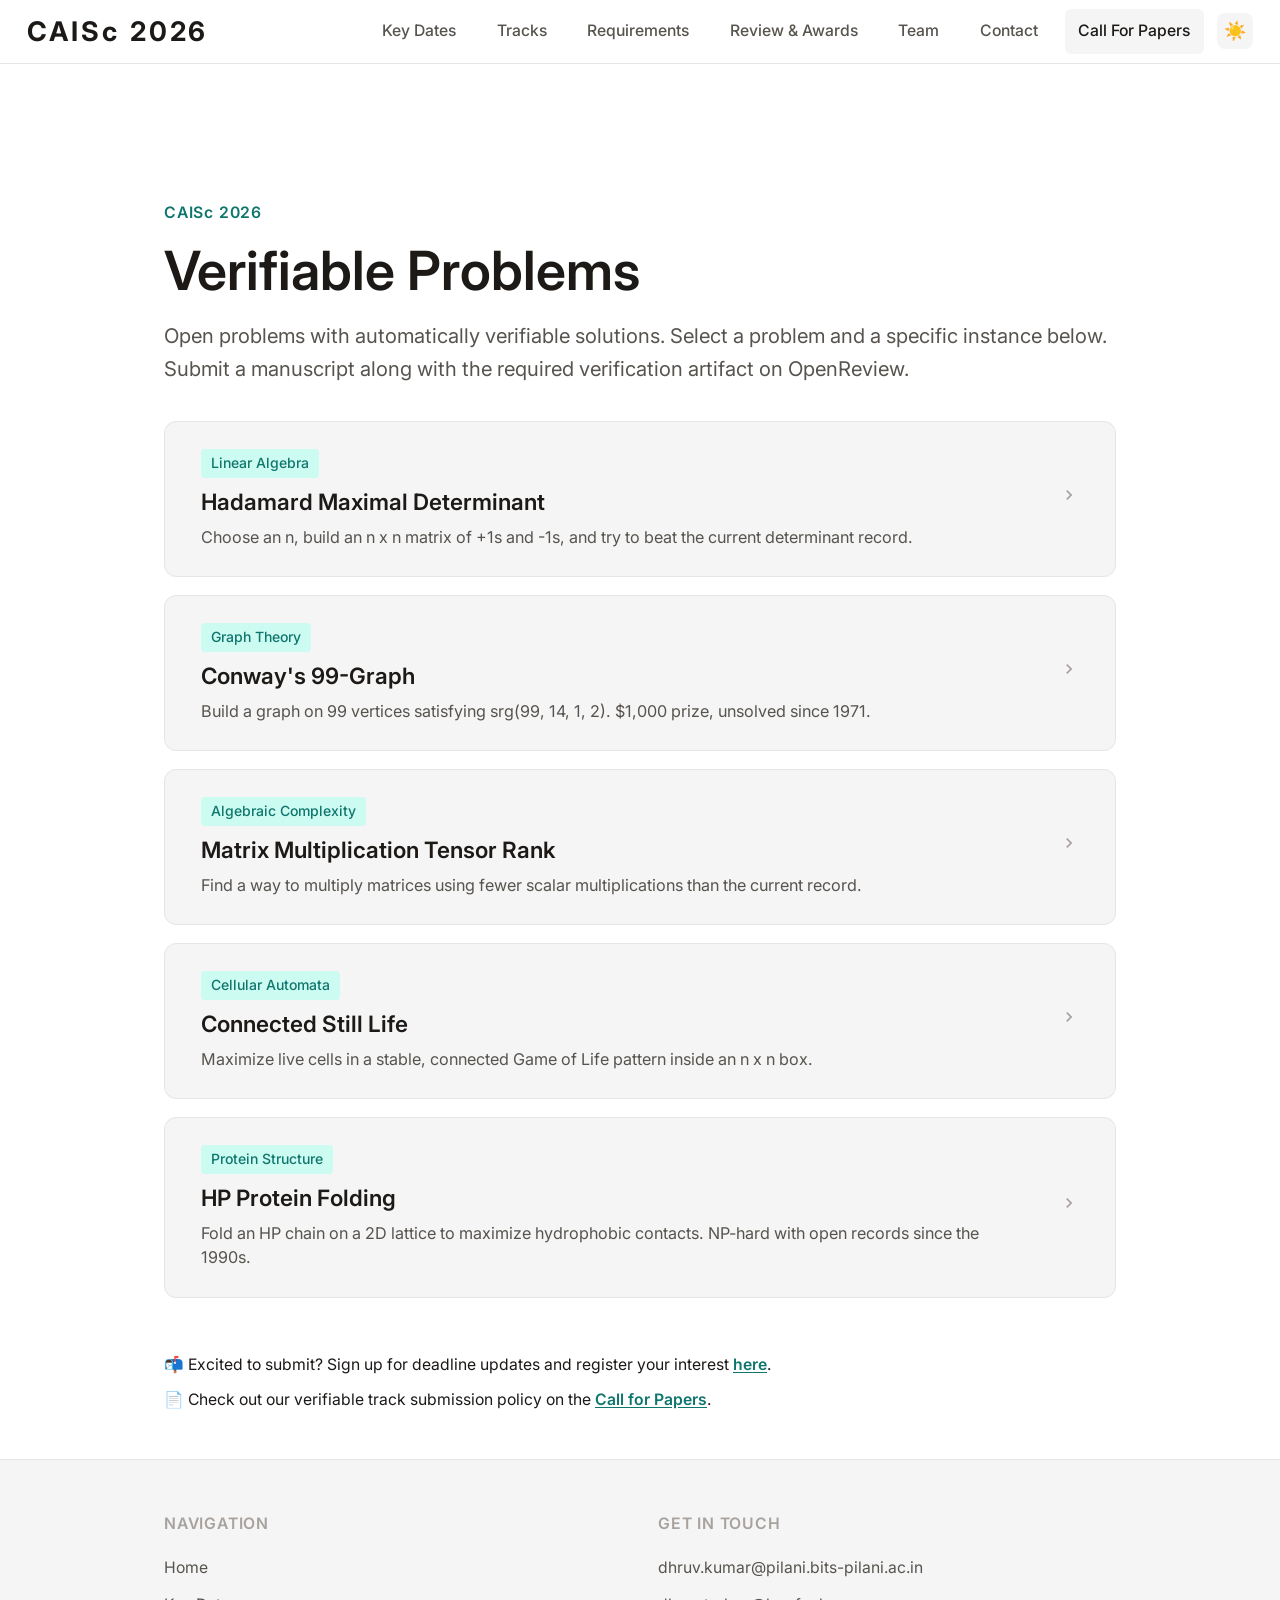
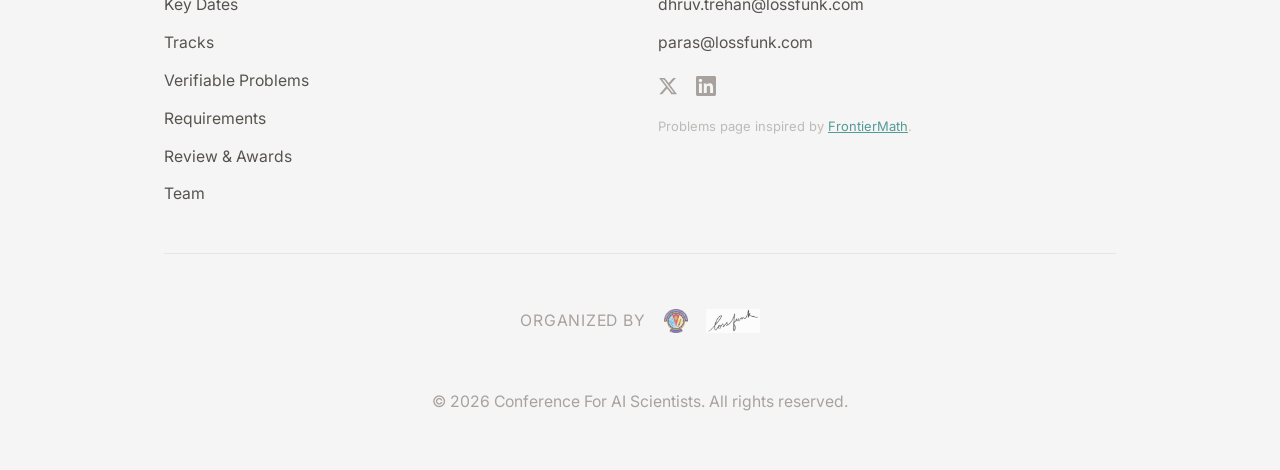
==== verifiable-problems/index.html @ 7915d29f "Adding verifiable problems to the website." ====
<!DOCTYPE html>
<html lang="en" data-theme="light">
<head>
    <meta charset="UTF-8">
    <meta name="viewport" content="width=device-width, initial-scale=1.0">
    <link rel="icon" href="../assets/logos/favicon.svg" type="image/svg+xml">
    <title>Verifiable Problems | CAISc 2026</title>
    <meta name="description" content="Open problems with automatically verifiable solutions for CAISc 2026.">

    <meta property="og:title" content="Verifiable Problems | CAISc 2026">
    <meta property="og:description" content="Open problems with automatically verifiable solutions for CAISc 2026.">
    <meta property="og:type" content="website">
    <meta property="og:image" content="https://caisc2026.github.io/assets/logos/ogimage_conf_website-2.png">

    <link rel="preconnect" href="https://fonts.googleapis.com">
    <link rel="preconnect" href="https://fonts.gstatic.com" crossorigin>
    <link href="https://fonts.googleapis.com/css2?family=Inter:wght@400;500;600;700&family=JetBrains+Mono:wght@400;500&display=swap" rel="stylesheet">

    <link rel="stylesheet" href="../styles.css">
    <link rel="stylesheet" href="problems.css">
</head>
<body>
    <!-- Site Header -->
    <header class="site-header">
        <div class="header-left">
            <a href="../index.html" class="header-logo"><span>CAISc</span><span>2026</span></a>
        </div>
        <div class="header-right">
            <a href="../cfp.html#dates" class="header-link">Key Dates</a>
            <a href="../cfp.html#tracks" class="header-link">Tracks</a>
            <a href="../cfp.html#requirements" class="header-link">Requirements</a>
            <a href="../cfp.html#review" class="header-link">Review & Awards</a>
            <a href="../cfp.html#committee" class="header-link">Team</a>
            <a href="../cfp.html#contact" class="header-link">Contact</a>
            <a href="../cfp.html" class="header-btn"><span>Call For Papers</span></a>
            <button class="nav-toggle" id="navToggle" aria-label="Toggle menu">
                <span></span><span></span><span></span>
            </button>
            <button id="theme-toggle" aria-label="Toggle dark mode">
                <span class="sun-icon">☀️</span>
                <span class="moon-icon">🌙</span>
            </button>
        </div>
    </header>

    <!-- Mobile Menu -->
    <nav class="mobile-menu" id="mobileMenu">
        <a href="../cfp.html#dates">Key Dates</a>
        <a href="../cfp.html#tracks">Tracks</a>
        <a href="../cfp.html#requirements">Requirements</a>
        <a href="../cfp.html#review">Review & Awards</a>
        <a href="../cfp.html#committee">Team</a>
        <a href="../cfp.html#contact">Contact</a>
        <a href="../index.html">Home</a>
    </nav>

    <main>
        <!-- Hero (always visible) -->
        <section class="problems-hero">
            <p class="eyebrow">CAISc 2026</p>
            <h1>Verifiable Problems</h1>
            <p class="problems-hero__subtitle">
                Open problems with automatically verifiable solutions. Select a problem and a specific instance below. Submit a manuscript along with the required verification artifact on OpenReview.
            </p>
        </section>

        <!-- Dynamic content, populated by problems.js -->
        <div id="main-content">
            <div class="loading-state">Loading…</div>
        </div>

        <section class="problems-cta">
            <p>📬 Excited to submit? Sign up for deadline updates and register your interest <a href="https://forms.gle/gH3KjmMkKw41xzfc6" target="_blank" rel="noopener"><strong>here</strong></a>.</p>
            <p>📄 Check out our verifiable track submission policy on the <a href="../cfp.html#tracks"><strong>Call for Papers</strong></a>.</p>
        </section>
    </main>

    <!-- Footer -->
    <footer class="footer">
        <div class="footer__inner">
            <div class="footer__columns">
                <div class="footer__col">
                    <h4>Navigation</h4>
                    <ul class="footer__links">
                        <li><a href="../index.html">Home</a></li>
                        <li><a href="../cfp.html#dates">Key Dates</a></li>
                        <li><a href="../cfp.html#tracks">Tracks</a></li>
                        <li><a href="../verifiable-problems/">Verifiable Problems</a></li>
                        <li><a href="../cfp.html#requirements">Requirements</a></li>
                        <li><a href="../cfp.html#review">Review & Awards</a></li>
                        <li><a href="../cfp.html#committee">Team</a></li>
                    </ul>
                </div>
                <div class="footer__col">
                    <h4>Get in Touch</h4>
                    <ul class="footer__emails">
                        <li><a href="mailto:dhruv.kumar@pilani.bits-pilani.ac.in">dhruv.kumar@pilani.bits-pilani.ac.in</a></li>
                        <li><a href="mailto:dhruv.trehan@lossfunk.com">dhruv.trehan@lossfunk.com</a></li>
                        <li><a href="mailto:paras@lossfunk.com">paras@lossfunk.com</a></li>
                    </ul>
                    <div class="footer__social">
                        <a href="https://twitter.com/lossfunk" target="_blank" rel="noopener" aria-label="Twitter">
                            <svg width="20" height="20" viewBox="0 0 24 24" fill="currentColor"><path d="M18.244 2.25h3.308l-7.227 8.26 8.502 11.24H16.17l-5.214-6.817L4.99 21.75H1.68l7.73-8.835L1.254 2.25H8.08l4.713 6.231zm-1.161 17.52h1.833L7.084 4.126H5.117z"/></svg>
                        </a>
                        <a href="https://linkedin.com/company/lossfunk" target="_blank" rel="noopener" aria-label="LinkedIn">
                            <svg width="20" height="20" viewBox="0 0 24 24" fill="currentColor"><path d="M20.447 20.452h-3.554v-5.569c0-1.328-.027-3.037-1.852-3.037-1.853 0-2.136 1.445-2.136 2.939v5.667H9.351V9h3.414v1.561h.046c.477-.9 1.637-1.85 3.37-1.85 3.601 0 4.267 2.37 4.267 5.455v6.286zM5.337 7.433c-1.144 0-2.063-.926-2.063-2.065 0-1.138.92-2.063 2.063-2.063 1.14 0 2.064.925 2.064 2.063 0 1.139-.925 2.065-2.064 2.065zm1.782 13.019H3.555V9h3.564v11.452zM22.225 0H1.771C.792 0 0 .774 0 1.729v20.542C0 23.227.792 24 1.771 24h20.451C23.2 24 24 23.227 24 22.271V1.729C24 .774 23.2 0 22.222 0h.003z"/></svg>
                        </a>
                    </div>
                    <p class="footer__credit">Problems page inspired by <a href="https://epoch.ai/frontiermath" target="_blank" rel="noopener">FrontierMath</a>.</p>
                </div>
            </div>
            <div class="footer__organized-by">
                <span>Organized by</span>
                <div class="footer__org-logos">
                    <a href="https://www.bits-pilani.ac.in/" target="_blank" rel="noopener">
                        <img src="../assets/logos/BITS_Pilani-Logo.svg.png" alt="BITS Pilani" class="footer__org-logo">
                    </a>
                    <a href="https://lossfunk.com/" target="_blank" rel="noopener">
                        <img src="../assets/logos/lossfunk-logo.jpg" alt="Lossfunk" class="footer__org-logo footer__org-logo--invert">
                    </a>
                </div>
            </div>
            <p class="footer__copyright">&copy; 2026 Conference For AI Scientists. All rights reserved.</p>
        </div>
    </footer>

    <script>
        // Dark mode + mobile menu (same pattern as rest of site)
        const themeToggle = document.getElementById('theme-toggle');
        const html = document.documentElement;
        const savedTheme = localStorage.getItem('theme');
        if (savedTheme) {
            html.setAttribute('data-theme', savedTheme);
        } else if (window.matchMedia('(prefers-color-scheme: dark)').matches) {
            html.setAttribute('data-theme', 'dark');
        }
        themeToggle.addEventListener('click', () => {
            const next = html.getAttribute('data-theme') === 'dark' ? 'light' : 'dark';
            html.setAttribute('data-theme', next);
            localStorage.setItem('theme', next);
        });

        const navToggle = document.getElementById('navToggle');
        const mobileMenu = document.getElementById('mobileMenu');
        navToggle.addEventListener('click', () => mobileMenu.classList.toggle('active'));
        mobileMenu.querySelectorAll('a').forEach(a =>
            a.addEventListener('click', () => mobileMenu.classList.remove('active'))
        );
    </script>
    <script src="problems.js"></script>
</body>
</html>
---- styles.css ----
/* ===== CSS Variables ===== */
:root {
    /* Typography - Inter for everything (standard academic) */
    --font-heading: 'Inter', -apple-system, BlinkMacSystemFont, 'Segoe UI', Roboto, sans-serif;
    --font-body: 'Inter', -apple-system, BlinkMacSystemFont, 'Segoe UI', Roboto, sans-serif;

    /* Font sizes */
    --text-sm: 0.875rem;
    --text-base: 1rem;
    --text-lg: 1.125rem;
    --text-xl: 1.25rem;
    --text-2xl: 1.5rem;
    --text-3xl: 2rem;
    --text-4xl: 2.5rem;

    /* Spacing */
    --space-1: 0.25rem;
    --space-2: 0.5rem;
    --space-3: 0.75rem;
    --space-4: 1rem;
    --space-5: 1.25rem;
    --space-6: 1.5rem;
    --space-8: 2rem;
    --space-10: 2.5rem;
    --space-12: 3rem;
    --space-16: 4rem;
    --space-20: 5rem;

    /* Layout */
    --content-width: 1000px;
    --content-padding: 24px;
    --nav-height: 64px;

    /* Light mode colors (default) */
    --bg-primary: #FFFFFF;
    --bg-secondary: #F5F5F5;
    --bg-tertiary: #E5E5E5;
    --text-primary: #1C1917;
    --text-secondary: #57534E;
    --text-tertiary: #A8A29E;
    --accent: #0F766E;
    --accent-hover: #14B8A6;
    --accent-light: #CCFBF1;
    --border: #E7E5E4;
    --shadow: rgba(0, 0, 0, 0.08);
}

/* Dark mode */
[data-theme="dark"] {
    --bg-primary: #000000;
    --bg-secondary: #111111;
    --bg-tertiary: #222222;
    --text-primary: #f5f5f5;
    --text-secondary: #a0a0a0;
    --text-tertiary: #666666;
    --accent: #14B8A6;
    --accent-hover: #2DD4BF;
    --accent-light: #134E4A;
    --border: #2a2a2a;
    --shadow: rgba(0, 0, 0, 0.3);
}

/* ===== Base Styles ===== */
*, *::before, *::after {
    box-sizing: border-box;
    margin: 0;
    padding: 0;
}

html {
    font-size: 18px;
    scroll-behavior: smooth;
    scroll-padding-top: var(--nav-height);
}

body {
    font-family: var(--font-body);
    font-size: var(--text-base);
    line-height: 1.7;
    color: var(--text-primary);
    background-color: var(--bg-primary);
    transition: background-color 0.3s ease, color 0.3s ease;
    -webkit-font-smoothing: antialiased;
    -moz-osx-font-smoothing: grayscale;
}

/* ===== Typography ===== */
h1, h2, h3, h4, h5, h6 {
    font-family: var(--font-heading);
    font-weight: 600;
    line-height: 1.3;
    color: var(--text-primary);
}

h1 {
    font-size: clamp(var(--text-3xl), 5vw, var(--text-4xl));
    margin-bottom: var(--space-4);
}

h2 {
    font-size: var(--text-2xl);
    margin-top: var(--space-8);
    margin-bottom: var(--space-4);
    padding-bottom: var(--space-3);
    border-bottom: 1px solid var(--border);
}

h3 {
    font-size: var(--text-xl);
    margin-top: var(--space-6);
    margin-bottom: var(--space-3);
}

p {
    margin: 0 0 var(--space-6);
    color: var(--text-primary);
}

a {
    color: var(--accent);
    text-decoration: none;
    transition: color 0.2s ease;
}

a:hover {
    color: var(--accent-hover);
}

strong {
    font-weight: 600;
}

ul, ol {
    margin: var(--space-4) 0 var(--space-6);
    padding-left: var(--space-8);
}

li {
    margin-bottom: var(--space-4);
    line-height: 1.6;
}

li:last-child {
    margin-bottom: 0;
}

img {
    max-width: 100%;
    height: auto;
    display: block;
}

/* ===== Layout ===== */
.container {
    width: 100%;
    max-width: var(--content-width);
    margin: 0 auto;
    padding: 0 var(--content-padding);
}

.section {
    padding: var(--space-16) 0;
}

.section--alt {
    background-color: var(--bg-secondary);
}

/* ===== Site Header / Navigation ===== */
.site-header {
    position: fixed;
    top: 0;
    left: 0;
    right: 0;
    height: var(--nav-height);
    display: flex;
    align-items: center;
    justify-content: space-between;
    padding: 0 var(--space-6);
    background-color: var(--bg-primary);
    border-bottom: 1px solid var(--border);
    z-index: 1000;
    transition: background-color 0.3s ease, border-color 0.3s ease;
}

.header-left {
    display: flex;
    align-items: center;
    gap: var(--space-4);
}

.header-logo-img {
    height: 32px;
    width: auto;
}

[data-theme="dark"] .header-logo-img--invert {
    filter: invert(1);
}

.header-logo {
    display: flex;
    gap: 0.4em;
    font-family: var(--font-heading);
    font-size: var(--text-2xl);
    font-weight: 700;
    color: var(--text-primary);
    text-decoration: none;
}

.header-logo span {
    letter-spacing: 0.1em;
}

.header-logo:hover {
    color: var(--text-primary);
}

.header-right {
    display: flex;
    align-items: center;
    gap: var(--space-3);
}

.header-link {
    font-size: var(--text-sm);
    font-weight: 500;
    color: var(--text-secondary);
    text-decoration: none;
    padding: var(--space-2) var(--space-3);
    transition: color 0.2s ease;
}

.header-link:hover {
    color: var(--text-primary);
    text-decoration: none;
}

.header-btn {
    display: inline-flex;
    align-items: center;
    gap: var(--space-2);
    font-size: var(--text-sm);
    font-weight: 500;
    color: var(--text-primary);
    text-decoration: none;
    padding: var(--space-2) var(--space-3);
    border-radius: 6px;
    background-color: var(--bg-secondary);
    transition: all 0.2s ease;
}

.header-btn:hover {
    color: var(--text-primary);
    background-color: var(--bg-tertiary);
    text-decoration: none;
}

/* Mobile menu toggle */
.nav-toggle {
    display: none;
    flex-direction: column;
    justify-content: center;
    gap: 5px;
    width: 36px;
    height: 36px;
    background: none;
    border: none;
    cursor: pointer;
    padding: 6px;
}

.nav-toggle span {
    display: block;
    width: 100%;
    height: 2px;
    background-color: var(--text-primary);
    transition: all 0.3s ease;
}

/* Mobile menu - hidden by default on desktop */
.mobile-menu {
    display: none;
}

/* ===== Dark Mode Toggle ===== */
#theme-toggle {
    width: 36px;
    height: 36px;
    border: none;
    border-radius: 8px;
    background-color: var(--bg-secondary);
    cursor: pointer;
    display: flex;
    align-items: center;
    justify-content: center;
    transition: background-color 0.2s ease;
    font-size: 18px;
}

#theme-toggle:hover {
    background-color: var(--bg-tertiary);
}

[data-theme="light"] .moon-icon,
[data-theme="dark"] .sun-icon {
    display: none;
}

[data-theme="light"] .sun-icon,
[data-theme="dark"] .moon-icon {
    display: inline;
}

/* ===== Main Content ===== */
main {
    padding-top: var(--nav-height);
}

/* ===== Hero Section ===== */
.hero {
    display: flex;
    align-items: center;
    justify-content: center;
    text-align: center;
    padding: var(--space-20) var(--content-padding) var(--space-8);
    background-color: var(--bg-primary);
}

.hero__content {
    max-width: 800px;
}

.eyebrow {
    font-family: var(--font-body);
    font-size: var(--text-sm);
    font-weight: 600;
    letter-spacing: 0.05em;
    text-transform: uppercase;
    color: var(--accent);
    margin-bottom: var(--space-4);
}

.hero__title {
    margin-bottom: var(--space-4);
}

.hero__title--easter-egg .egg {
    transition: color 0.3s ease;
}

.hero__title--easter-egg:hover .egg {
    color: var(--accent);
}

.hero__subtitle {
    font-size: var(--text-lg);
    color: var(--text-secondary);
    margin-bottom: var(--space-8);
    line-height: 1.6;
}

.hero__cta {
    display: flex;
    flex-wrap: wrap;
    gap: var(--space-3);
    justify-content: center;
}

.hero__signup {
    width: 100%;
    margin-top: var(--space-2);
    font-size: var(--text-sm);
    color: var(--text-secondary);
    text-align: center;
}

.hero__signup a {
    color: var(--accent);
    text-decoration: underline;
    text-underline-offset: 2px;
}

.hero__signup a:hover {
    color: var(--accent-hover);
}

/* ===== Supported By ===== */
.supported-by {
    margin-top: var(--space-8);
    text-align: center;
    max-width: var(--content-width);
    margin-left: auto;
    margin-right: auto;
}

.supported-by__label {
    font-size: var(--text-sm);
    font-weight: 500;
    text-transform: uppercase;
    letter-spacing: 0.1em;
    color: var(--text-tertiary);
    margin-bottom: var(--space-6);
}

.supported-by__logos {
    display: flex;
    align-items: center;
    justify-content: center;
    gap: var(--space-12);
    flex-wrap: nowrap;
}

.supported-by__logos .logo--circular {
    height: clamp(52px, 8vw, 90px);
}

.supported-by__logos img {
    height: clamp(40px, 6vw, 72px);
    max-width: clamp(130px, 18vw, 240px);
    width: auto;
    object-fit: contain;
}

[data-theme="dark"] .supported-by__logos .logo--invert {
    filter: invert(1);
}

[data-theme="dark"] .supported-by__logos .logo--white {
    filter: brightness(0) invert(1);
}

/* ===== Buttons ===== */
.btn {
    display: inline-flex;
    align-items: center;
    justify-content: center;
    gap: var(--space-2);
    padding: var(--space-3) var(--space-6);
    font-family: var(--font-body);
    font-size: var(--text-sm);
    font-weight: 600;
    text-decoration: none;
    border-radius: 50px;
    border: 2px solid transparent;
    cursor: pointer;
    transition: all 0.2s ease;
    box-shadow: 0 2px 8px var(--shadow);
}

.btn:hover {
    transform: translateY(-2px);
    box-shadow: 0 4px 12px var(--shadow);
}

.btn--pill {
    padding: var(--space-1) var(--space-4);
    font-size: 0.8rem;
    background-color: var(--accent);
    color: #ffffff;
    border-color: var(--accent);
    box-shadow: none;
}

.btn--pill:hover {
    background-color: var(--accent-hover);
    border-color: var(--accent-hover);
    color: #ffffff;
    box-shadow: none;
}

.btn--primary {
    background-color: var(--text-primary);
    color: var(--bg-primary);
    border-color: var(--text-primary);
}

.btn--primary:hover {
    color: var(--bg-primary);
}

.btn--secondary {
    background-color: transparent;
    color: var(--text-primary);
    border-color: var(--border);
    box-shadow: none;
}

.btn--secondary:hover {
    background-color: var(--bg-secondary);
    box-shadow: none;
}

.btn--disabled {
    background-color: var(--bg-secondary);
    color: var(--text-tertiary);
    border-color: var(--border);
    box-shadow: none;
    cursor: not-allowed;
    opacity: 0.7;
}

.btn--disabled:hover {
    transform: none;
    box-shadow: none;
}

/* ===== Content Sections ===== */
.content-section {
    max-width: var(--content-width);
    margin: 0 auto;
    padding: var(--space-8) var(--content-padding);
}

.content-section h2:first-child {
    margin-top: 0;
}

/* ===== Highlight Box (like TL;DR) ===== */
.highlight-box {
    background-color: var(--bg-secondary);
    border-radius: 12px;
    padding: var(--space-6) var(--space-8);
    margin: var(--space-8) 0;
    border-left: 4px solid var(--accent);
}

.highlight-box h3 {
    margin-top: 0;
    font-size: var(--text-xl);
}

.highlight-box p:last-child {
    margin-bottom: 0;
}

/* ===== Cards Grid ===== */
.cards-grid {
    display: grid;
    grid-template-columns: repeat(auto-fit, minmax(280px, 1fr));
    gap: var(--space-6);
    margin: var(--space-8) 0;
}

.card {
    background-color: var(--bg-secondary);
    border-radius: 12px;
    padding: var(--space-6);
    transition: transform 0.2s ease, box-shadow 0.2s ease;
}

.card:hover {
    transform: translateY(-4px);
    box-shadow: 0 8px 24px var(--shadow);
}

.card h3 {
    margin-top: 0;
    margin-bottom: var(--space-3);
    font-size: var(--text-lg);
}

.card p {
    margin-bottom: 0;
    color: var(--text-secondary);
    font-size: var(--text-sm);
}

/* ===== Timeline ===== */
.timeline {
    margin: var(--space-8) 0;
}

.timeline-row {
    display: grid;
    grid-template-columns: repeat(2, 1fr);
    gap: var(--space-8);
    padding: var(--space-3) 0;
    border-bottom: 1px solid var(--border);
}

.timeline-row:last-child {
    border-bottom: none;
}

.timeline-item {
    display: flex;
    gap: var(--space-4);
}

.timeline-date {
    flex-shrink: 0;
    width: 100px;
    display: flex;
    flex-direction: column;
    color: var(--accent);
}

.timeline-date__day {
    font-weight: 600;
    font-size: var(--text-lg);
    line-height: 1.2;
}

.timeline-date__year {
    font-size: var(--text-sm);
    opacity: 0.8;
}

.timeline-content {
    flex: 1;
}

.timeline-content h4 {
    margin: 0 0 var(--space-1);
    font-family: var(--font-body);
    font-weight: 600;
    font-size: var(--text-base);
}

.timeline-content p {
    margin: 0;
    color: var(--text-secondary);
    font-size: var(--text-sm);
}

/* ===== Team Grid ===== */
.team-grid {
    display: grid;
    grid-template-columns: repeat(auto-fill, minmax(200px, 1fr));
    gap: var(--space-6);
    margin: var(--space-6) 0;
}

.team-member {
    text-align: center;
    padding: var(--space-4);
}

.team-member__image {
    width: 80px;
    height: 80px;
    border-radius: 50%;
    background-color: var(--bg-tertiary);
    margin: 0 auto var(--space-3);
    overflow: hidden;
    display: flex;
    align-items: center;
    justify-content: center;
}

.team-member__image img {
    width: 100%;
    height: 100%;
    object-fit: cover;
}

.team-member__image-placeholder {
    color: var(--text-tertiary);
    font-size: var(--text-2xl);
}

.team-member h4 {
    margin: 0 0 var(--space-1);
    font-family: var(--font-body);
    font-weight: 600;
    font-size: var(--text-base);
}

.team-member__role {
    margin: 0 0 var(--space-1);
    color: var(--text-secondary);
    font-size: var(--text-sm);
    font-style: italic;
}

.team-member__institution {
    margin: 0 0 var(--space-2);
    color: var(--text-secondary);
    font-size: var(--text-sm);
}

.team-member__social {
    display: flex;
    justify-content: center;
    gap: var(--space-3);
}

.team-member__social a {
    color: var(--text-tertiary);
    transition: color 0.2s ease;
}

.team-member__social a:hover {
    color: var(--accent);
}

.team-member__social svg {
    width: 18px;
    height: 18px;
}

/* Compact team list */
.team-list {
    display: grid;
    grid-template-columns: repeat(4, 1fr);
    gap: var(--space-4);
    margin: var(--space-6) 0 var(--space-4);
}

.team-list__item {
    display: flex;
    flex-direction: column;
    gap: 2px;
}

.team-list__name {
    font-family: var(--font-body);
    font-weight: 600;
    font-size: var(--text-base);
    color: var(--text-primary);
}

.team-list__role {
    font-size: var(--text-sm);
    color: var(--text-secondary);
    font-style: italic;
}

.team-list__institution {
    font-size: var(--text-sm);
    color: var(--text-secondary);
}

.team-list__social {
    display: flex;
    gap: var(--space-2);
    margin-top: var(--space-1);
}

.team-list__social a {
    color: var(--text-tertiary);
    transition: color 0.2s ease;
}

.team-list__social a:hover {
    color: var(--accent);
}

.team-list__social svg {
    width: 16px;
    height: 16px;
}

@media (max-width: 1024px) {
    .team-list {
        grid-template-columns: repeat(2, 1fr);
    }
}

@media (max-width: 480px) {
    .team-list {
        grid-template-columns: 1fr;
    }
}

/* ===== Footer ===== */
.footer {
    background-color: var(--bg-secondary);
    color: var(--text-primary);
    padding: var(--space-12) 0 var(--space-6);
    border-top: 1px solid var(--border);
}

.footer__inner {
    max-width: var(--content-width);
    margin: 0 auto;
    padding: 0 var(--content-padding);
}

.footer__columns {
    display: grid;
    grid-template-columns: 1fr 1fr;
    gap: var(--space-8);
    padding-bottom: var(--space-8);
    margin-bottom: var(--space-6);
    border-bottom: 1px solid var(--border);
}

.footer__col h4 {
    font-size: var(--text-sm);
    font-weight: 600;
    text-transform: uppercase;
    letter-spacing: 0.05em;
    color: var(--text-tertiary);
    margin: 0 0 var(--space-4);
}

.footer__links,
.footer__emails {
    list-style: none;
    padding: 0;
    margin: 0;
}

.footer__links li,
.footer__emails li {
    margin-bottom: var(--space-2);
}

.footer__links a,
.footer__emails a {
    color: var(--text-secondary);
    font-size: var(--text-sm);
    transition: color 0.2s ease;
}

.footer__links a:hover,
.footer__emails a:hover {
    color: var(--text-primary);
}

.footer__social {
    display: flex;
    gap: var(--space-4);
    margin-top: var(--space-4);
}

.footer__social a {
    color: var(--text-tertiary);
    transition: color 0.2s ease;
}

.footer__social a:hover {
    color: var(--accent-hover);
}

.footer__social svg {
    width: 20px;
    height: 20px;
}

.footer__organized-by {
    display: flex;
    align-items: center;
    justify-content: center;
    gap: var(--space-4);
    padding: var(--space-6) 0;
}

.footer__organized-by span {
    font-size: var(--text-sm);
    color: var(--text-tertiary);
    text-transform: uppercase;
    letter-spacing: 0.05em;
}

.footer__org-logos {
    display: flex;
    align-items: center;
    gap: var(--space-4);
}

.footer__org-logo {
    height: 24px;
    width: auto;
    opacity: 0.7;
}

[data-theme="dark"] .footer__org-logo--invert {
    filter: invert(1);
}

.footer__copyright {
    text-align: center;
    padding-top: var(--space-6);
    color: var(--text-tertiary);
    font-size: var(--text-sm);
}

.footer__credit {
    text-align: left;
    color: var(--text-tertiary);
    font-size: 0.72rem;
    margin-top: var(--space-2);
    opacity: 0.7;
}

.footer__credit a {
    color: var(--accent);
    text-decoration: underline;
}

/* ===== Responsive ===== */
@media (max-width: 1024px) {
    html {
        font-size: 17px;
    }

    .site-header {
        padding: 0 var(--space-4);
    }

    .header-right {
        gap: var(--space-2);
    }

    .header-btn {
        padding: var(--space-2);
        font-size: 0;
        gap: 0;
    }

    .header-btn span {
        display: none;
    }

    .nav-toggle {
        display: flex;
    }

    .header-link {
        display: none;
    }

    .header-right .header-btn {
        display: none;
    }

    .header-right #theme-toggle {
        display: flex;
    }

    /* Mobile menu */
    .mobile-menu {
        display: block;
        position: fixed;
        top: var(--nav-height);
        left: 0;
        right: 0;
        background-color: var(--bg-primary);
        border-bottom: 1px solid var(--border);
        padding: var(--space-4);
        transform: translateY(-100%);
        opacity: 0;
        visibility: hidden;
        transition: all 0.3s ease;
        z-index: 999;
    }

    .mobile-menu.active {
        transform: translateY(0);
        opacity: 1;
        visibility: visible;
    }

    .mobile-menu a {
        display: block;
        padding: var(--space-3) 0;
        color: var(--text-primary);
        font-weight: 500;
        border-bottom: 1px solid var(--border);
    }

    .mobile-menu a:last-child {
        border-bottom: none;
    }

    .hero {
        padding: var(--space-12) var(--content-padding);
    }

    .content-section {
        padding: var(--space-12) var(--content-padding);
    }

    .timeline-row {
        grid-template-columns: 1fr;
    }

    .timeline-item {
        flex-direction: column;
        gap: var(--space-2);
    }

    .timeline-date {
        width: auto;
    }

    .footer__columns {
        grid-template-columns: 1fr;
        gap: var(--space-6);
    }
}

@media (max-width: 480px) {
    html {
        font-size: 16px;
    }

    .hero__cta {
        flex-direction: column;
    }

    .btn {
        width: 100%;
    }

    .supported-by__logos {
        display: flex;
        flex-wrap: wrap;
        justify-content: center;
        align-items: center;
        gap: var(--space-4) var(--space-6);
    }

    .supported-by__logos img {
        height: 32px;
        max-width: 110px;
    }

    .supported-by__logos .logo--circular {
        height: 44px;
        max-width: none;
    }
}

/* ===== Print Styles ===== */
@media print {
    .site-header,
    #theme-toggle,
    .nav-toggle {
        display: none;
    }

    main {
        padding-top: 0;
    }

    body {
        background: white;
        color: black;
    }
}
---- verifiable-problems/problems.css ----
/* ================================================================
   problems.css - Verifiable Problems section styles
   Loaded alongside the site's global styles.css
   ================================================================ */

/* ===== Hero ===== */
.problems-hero {
    padding: calc(var(--nav-height) + var(--space-16)) var(--content-padding) var(--space-8);
    max-width: var(--content-width);
    margin: 0 auto;
}

.problems-hero .eyebrow {
    text-align: left;
    margin-bottom: var(--space-3);
    text-transform: none;
}

.problems-cta {
    max-width: var(--content-width);
    margin: 0 auto;
    padding: var(--space-4) var(--content-padding) var(--space-8);
    font-size: var(--text-sm);
    color: var(--text-secondary);
}

.problems-cta p {
    margin-bottom: var(--space-2);
}

.problems-cta a {
    color: var(--accent);
    text-decoration: underline;
    text-underline-offset: 2px;
}

.problems-cta a:hover {
    color: var(--accent-hover);
}

.problems-hero h1 {
    font-size: clamp(2rem, 5vw, 3rem);
    margin-bottom: var(--space-4);
    line-height: 1.15;
}

.problems-hero__subtitle {
    font-size: var(--text-lg);
    color: var(--text-secondary);
    margin-bottom: 0;
    line-height: 1.6;
}

.badge-row {
    display: flex;
    gap: var(--space-3);
    flex-wrap: wrap;
}

.badge {
    display: inline-flex;
    align-items: center;
    gap: var(--space-2);
    padding: 5px 12px;
    border-radius: 20px;
    font-size: var(--text-sm);
    font-weight: 500;
    border: 1px solid var(--border);
    color: var(--text-secondary);
    background-color: var(--bg-secondary);
}

.badge svg {
    width: 13px;
    height: 13px;
    opacity: 0.7;
    flex-shrink: 0;
}

/* ===== State views ===== */
.loading-state {
    text-align: center;
    padding: var(--space-16);
    color: var(--text-tertiary);
    font-size: var(--text-sm);
}

.error-state {
    max-width: var(--content-width);
    margin: 0 auto;
    padding: var(--space-6) var(--content-padding);
    background-color: var(--bg-secondary);
    border-left: 4px solid #dc2626;
    border-radius: 0 8px 8px 0;
    color: var(--text-secondary);
    font-size: 0.9rem;
}

/* ===== Problem index (card list) ===== */
.problems-index {
    max-width: var(--content-width);
    margin: 0 auto;
    padding: 0 var(--content-padding) var(--space-4);
}

.problem-card-link {
    display: block;
    text-decoration: none;
    color: inherit;
    margin-bottom: var(--space-4);
}

.problem-card {
    background-color: var(--bg-secondary);
    border: 1px solid var(--border);
    border-radius: 12px;
    padding: var(--space-6) var(--space-8);
    display: flex;
    align-items: center;
    justify-content: space-between;
    gap: var(--space-6);
    transition: transform 0.2s ease, box-shadow 0.2s ease;
}

.problem-card-link:hover .problem-card {
    transform: translateY(-2px);
    box-shadow: 0 6px 20px var(--shadow);
}

.problem-card__left h3 {
    margin: 0 0 var(--space-2);
    font-size: var(--text-xl);
}

.problem-card__left p {
    margin: var(--space-2) 0 0;
    font-size: 0.9rem;
    color: var(--text-secondary);
    line-height: 1.5;
}

.problem-card__meta {
    display: flex;
    gap: var(--space-2);
    flex-wrap: wrap;
    align-items: center;
    margin-bottom: var(--space-2);
}

.problem-card__right {
    flex-shrink: 0;
    color: var(--text-tertiary);
}

.problem-card__right svg {
    width: 20px;
    height: 20px;
}

/* ===== Tags ===== */
.tag {
    display: inline-flex;
    align-items: center;
    padding: 3px 10px;
    border-radius: 4px;
    font-size: 0.78rem;
    font-weight: 500;
    line-height: 1.6;
}

.tag--domain {
    background-color: var(--accent-light);
    color: var(--accent);
}

.tag--open {
    background-color: var(--accent-light);
    color: var(--accent);
}

[data-theme="dark"] .tag--open {
    color: var(--accent-hover);
}

.tag--star {
    background-color: var(--accent);
    color: #fff;
    font-size: 0.72rem;
    padding: 2px 7px;
}

[data-theme="dark"] .tag--star {
    color: #000;
}

/* ===== Problem detail view ===== */
.problem-detail {
    max-width: var(--content-width);
    margin: 0 auto;
    padding: calc(var(--nav-height) + var(--space-8)) var(--content-padding) var(--space-4);
}

.back-link {
    display: inline-flex;
    align-items: center;
    gap: var(--space-2);
    font-size: var(--text-sm);
    color: var(--text-secondary);
    text-decoration: none;
    margin-bottom: var(--space-8);
    transition: color 0.2s;
}

.back-link:hover {
    color: var(--text-primary);
}

.back-link svg {
    width: 16px;
    height: 16px;
}

.problem-header {
    margin-bottom: var(--space-2);
}

.problem-header h2 {
    border-bottom: none;
    padding-bottom: 0;
    margin-top: 0;
    margin-bottom: 0;
    font-size: var(--text-3xl);
    line-height: 1.2;
}

/* ===== Attribution block ===== */
.attribution-block {
    margin-bottom: var(--space-4);
    padding: var(--space-2) 0;
}

.attribution-row {
    display: flex;
    flex-direction: column;
    align-items: flex-start;
    gap: var(--space-3);
    padding: var(--space-2) 0;
}

.attribution-people {
    display: flex;
    gap: var(--space-4);
    flex-wrap: wrap;
}

.attribution-card {
    display: flex;
    align-items: center;
    gap: var(--space-3);
}

.attribution-card__photo {
    width: 44px;
    height: 44px;
    border-radius: 50%;
    object-fit: cover;
    border: 1px solid var(--border);
}

.attribution-card__info {
    display: flex;
    flex-direction: column;
}

.attribution-card__name {
    font-size: var(--text-base);
    font-weight: 600;
    color: var(--text-primary);
}

.attribution-card__institution {
    font-size: 0.75rem;
    color: var(--text-secondary);
    display: inline;
}

.attribution-card__social {
    display: inline-flex;
    gap: var(--space-2);
    margin-left: var(--space-2);
    vertical-align: middle;
}

.attribution-card__social a {
    color: var(--text-tertiary);
    transition: color 0.2s ease;
}

.attribution-card__social a:hover {
    color: var(--accent);
}

.attribution-label {
    font-size: 0.75rem;
    font-weight: 600;
    color: var(--accent);
    letter-spacing: 0.05em;
    min-width: 100px;
    flex-shrink: 0;
}

.attribution-names {
    font-size: var(--text-sm);
    color: var(--text-secondary);
}

.problem-description {
    font-size: var(--text-base);
    color: var(--text-secondary);
    margin-bottom: var(--space-6);
    line-height: 1.7;
    max-width: 760px;
}

.context-box {
    background-color: var(--bg-secondary);
    border-left: 4px solid var(--accent);
    border-radius: 0 8px 8px 0;
    padding: var(--space-4) var(--space-6);
    margin-bottom: var(--space-8);
}

.context-box p {
    margin: 0;
    color: var(--text-secondary);
    font-size: 0.95rem;
    line-height: 1.75;
}

/* ===== Leaderboard ===== */
.leaderboard-section {
    margin-bottom: var(--space-12);
}

.leaderboard-header {
    display: flex;
    align-items: baseline;
    justify-content: space-between;
    flex-wrap: wrap;
    gap: var(--space-3);
    margin-bottom: var(--space-4);
}

.leaderboard-header h3 {
    margin: 0;
    font-size: var(--text-xl);
}

.leaderboard-note {
    font-size: var(--text-sm);
    color: var(--text-tertiary);
    font-style: italic;
}

.table-wrapper {
    overflow-x: auto;
    border: 1px solid var(--border);
    border-radius: 10px;
}

table.leaderboard {
    width: 100%;
    border-collapse: collapse;
    font-size: 0.9rem;
}

table.leaderboard thead {
    background-color: var(--bg-secondary);
}

table.leaderboard th {
    padding: 12px 16px;
    text-align: left;
    font-size: 0.75rem;
    font-weight: 600;
    text-transform: uppercase;
    letter-spacing: 0.06em;
    color: var(--text-tertiary);
    white-space: nowrap;
    border-bottom: 1px solid var(--border);
}

table.leaderboard td {
    padding: 11px 16px;
    border-bottom: 1px solid var(--border);
    vertical-align: middle;
}

table.leaderboard tbody tr:last-child td {
    border-bottom: none;
}

table.leaderboard tbody tr:hover {
    background-color: var(--bg-secondary);
}

/* (row-highlight removed; notes now shown as inline text) */

/* column widths + fonts */
.td-n {
    font-weight: 700;
    font-size: 1rem;
    color: var(--text-primary);
    min-width: 70px;
}

.n-label {
    display: flex;
    align-items: center;
    gap: var(--space-2);
    white-space: nowrap;
}

.td-mod {
    color: var(--text-tertiary);
    font-family: 'JetBrains Mono', monospace;
    font-size: 0.82rem;
    width: 70px;
}

.td-best {
    font-family: 'JetBrains Mono', monospace;
    font-size: 0.82rem;
    color: var(--text-primary);
    white-space: nowrap;
}

.td-pct {
    width: 190px;
}

.pct-cell {
    display: flex;
    align-items: center;
    gap: 10px;
}

.pct-bar-track {
    flex: 1;
    height: 6px;
    background-color: var(--bg-tertiary);
    border-radius: 3px;
    overflow: hidden;
    min-width: 60px;
}

.pct-bar-fill {
    height: 100%;
    border-radius: 3px;
    background-color: var(--accent);
}

.pct-value {
    font-size: 0.82rem;
    font-weight: 600;
    color: var(--text-secondary);
    white-space: nowrap;
    min-width: 44px;
    text-align: right;
}

.pct-unknown {
    font-size: 0.82rem;
    color: var(--text-tertiary);
}

.td-status {
    width: 90px;
}

.status-open {
    display: inline-flex;
    align-items: center;
    gap: 5px;
    padding: 3px 9px;
    border-radius: 20px;
    font-size: 0.75rem;
    font-weight: 600;
    background-color: var(--accent-light);
    color: var(--accent);
    white-space: nowrap;
}

[data-theme="dark"] .status-open {
    color: var(--accent-hover);
}

.status-solved {
    display: inline-flex;
    align-items: center;
    padding: 3px 9px;
    border-radius: 20px;
    font-size: 0.75rem;
    font-weight: 600;
    background-color: var(--bg-tertiary);
    color: var(--text-secondary);
    white-space: nowrap;
}

.status-dot {
    width: 6px;
    height: 6px;
    border-radius: 50%;
    background-color: var(--accent);
    flex-shrink: 0;
}

.leaderboard-footer-note {
    margin-top: var(--space-3);
    font-size: var(--text-sm);
    color: var(--text-tertiary);
}

.section-block h3 {
    margin-top: 0;
    margin-bottom: var(--space-4);
    font-size: var(--text-lg);
}

/* ===== Code block ===== */
.code-block {
    background-color: var(--bg-secondary);
    border: 1px solid var(--border);
    border-radius: 8px;
    padding: var(--space-4) var(--space-5);
    font-family: 'JetBrains Mono', monospace;
    font-size: 0.82rem;
    line-height: 1.7;
    color: var(--text-primary);
    overflow-x: auto;
    white-space: pre;
    margin-bottom: var(--space-4);
}

.tok-key  { color: var(--accent); }
.tok-num  { color: #7c3aed; }
.tok-punc { color: var(--text-tertiary); }
.tok-ellip { color: var(--text-tertiary); font-style: italic; }

[data-theme="dark"] .tok-num { color: #a78bfa; }

/* ===== Numbered steps ===== */
.steps {
    list-style: none;
    padding: 0;
    margin: 0;
    counter-reset: steps;
}

.steps li {
    counter-increment: steps;
    display: flex;
    gap: var(--space-3);
    margin-bottom: var(--space-4);
    align-items: flex-start;
}

.steps li::before {
    content: counter(steps);
    flex-shrink: 0;
    width: 24px;
    height: 24px;
    border-radius: 50%;
    background-color: var(--accent-light);
    color: var(--accent);
    font-size: 0.75rem;
    font-weight: 700;
    display: flex;
    align-items: center;
    justify-content: center;
    margin-top: 2px;
}

[data-theme="dark"] .steps li::before {
    color: var(--accent-hover);
}

.steps li p {
    margin: 0;
    font-size: 0.9rem;
    color: var(--text-secondary);
    line-height: 1.6;
}

.steps li strong {
    color: var(--text-primary);
}

/* ===== Accordion ===== */
details.accordion {
    border: 1px solid var(--border);
    border-radius: 8px;
    margin-bottom: var(--space-4);
}

details.accordion summary {
    padding: var(--space-4) var(--space-6);
    font-weight: 600;
    font-size: 0.9rem;
    cursor: pointer;
    list-style: none;
    display: flex;
    align-items: center;
    justify-content: space-between;
    color: var(--text-primary);
    user-select: none;
}

details.accordion summary::-webkit-details-marker { display: none; }

details.accordion summary::after {
    content: "+";
    font-size: 1.2rem;
    color: var(--text-tertiary);
}

details.accordion[open] summary::after {
    content: "−";
}

details.accordion .accordion-body {
    padding: var(--space-4) var(--space-6) var(--space-5);
    border-top: 1px solid var(--border);
}

/* bounds table inside accordion */
.bounds-list {
    list-style: none;
    padding: 0;
    margin: var(--space-4) 0 0;
}

.bounds-list li {
    padding: var(--space-3) var(--space-2);
    border-bottom: 1px solid var(--border);
    display: grid;
    grid-template-columns: 170px 1fr;
    gap: var(--space-4);
    font-size: 0.875rem;
    margin: 0;
}

.bounds-list li:last-child {
    border-bottom: none;
}

.bounds-list .mod-key {
    font-family: 'JetBrains Mono', monospace;
    font-size: 0.8rem;
    color: var(--accent);
    font-weight: 600;
}

.bounds-list .bound-detail {
    color: var(--text-secondary);
}

.bound-name {
    font-weight: 600;
    color: var(--text-primary);
}

/* references list inside accordion */
.refs-list {
    list-style: none;
    padding: 0;
    margin: var(--space-4) 0 0;
}

.refs-list li {
    padding: var(--space-3) var(--space-2);
    border-bottom: 1px solid var(--border);
    font-size: 0.875rem;
    color: var(--text-secondary);
    line-height: 1.6;
    margin: 0;
}

.refs-list li:last-child {
    border-bottom: none;
}

/* ===== Verify note ===== */
.verify-note {
    display: flex;
    align-items: flex-start;
    gap: var(--space-3);
    background-color: var(--bg-secondary);
    border-radius: 8px;
    padding: var(--space-4) var(--space-5);
    font-size: 0.875rem;
    color: var(--text-secondary);
    line-height: 1.6;
    margin-bottom: var(--space-4);
}

.verify-note svg {
    flex-shrink: 0;
    color: var(--accent);
    margin-top: 2px;
}

/* ===== Warmup block ===== */
.warmup-block {
    background-color: var(--bg-secondary);
    border: 1px solid var(--border);
    border-radius: 10px;
    padding: var(--space-5) var(--space-6);
    margin-bottom: var(--space-8);
}

.warmup-block h3 {
    margin-top: 0;
    margin-bottom: var(--space-3);
    font-size: var(--text-lg);
}

/* ===== Game of Life Widget ===== */
.gol-widget {
    text-align: center;
}

.gol-widget h3 {
    text-align: left;
}

.gol-widget p {
    text-align: left;
}

.gol-widget canvas {
    border: 1px solid var(--border);
    border-radius: 6px;
    cursor: crosshair;
    display: block;
    margin: 0 auto var(--space-4);
}

.gol-controls {
    display: flex;
    gap: var(--space-3);
    justify-content: center;
    flex-wrap: wrap;
}

.gol-btn {
    padding: 6px 16px;
    border-radius: 6px;
    font-size: var(--text-sm);
    font-weight: 500;
    border: 1px solid var(--border);
    color: var(--text-secondary);
    background-color: var(--bg-secondary);
    cursor: pointer;
    transition: background-color 0.15s, border-color 0.15s;
}

.gol-btn:hover {
    background-color: var(--bg-tertiary);
}

.gol-btn--active {
    border-color: var(--accent);
    color: var(--accent);
}

.gol-status {
    margin-top: var(--space-3);
    font-size: var(--text-sm);
    color: var(--text-tertiary);
}

/* ===== Section divider (legacy, not used in card layout) ===== */
.section-divider {
    border: none;
    border-top: 1px solid var(--border);
    margin: var(--space-10) 0;
}

/* Remove margin from last child inside section cards */
.section-card > *:last-child {
    margin-bottom: 0;
}

/* ===== Active nav link ===== */
.header-link--active {
    color: var(--text-primary) !important;
    font-weight: 600;
}

/* ===== Submit CTA ===== */
.btn--disabled {
    display: inline-flex;
    align-items: center;
    padding: 10px 22px;
    border-radius: 8px;
    font-size: var(--text-sm);
    font-weight: 500;
    border: 1px solid var(--border);
    color: var(--text-tertiary);
    background-color: var(--bg-secondary);
    cursor: not-allowed;
    opacity: 0.7;
    white-space: nowrap;
}

.btn--disabled svg {
    margin-right: 6px;
    flex-shrink: 0;
}

/* ===== Section cards ===== */
.section-card {
    background-color: var(--bg-primary);
    border: 1px solid var(--border);
    border-radius: 12px;
    padding: var(--space-8);
    margin-bottom: var(--space-6);
}

.section-card__title {
    font-size: var(--text-2xl);
    margin-top: 0;
    margin-bottom: var(--space-6);
    padding-bottom: var(--space-4);
    border-bottom: 2px solid var(--accent);
    color: var(--text-primary);
}

/* Sub-headings inside cards */
.section-card .section-block h3,
.section-card .scoring-block h3,
.section-card .references-section h3,
.section-card .cite-block h3,
.section-card .leaderboard-header h3 {
    font-size: var(--text-lg);
    color: var(--text-primary);
    margin-top: 0;
}

.section-card .context-box h3 {
    font-size: var(--text-base);
    color: var(--text-primary);
    margin-top: 0;
}

/* ===== Bounds explanation ===== */
.bounds-explanation {
    margin-top: var(--space-3);
    font-size: var(--text-sm);
    color: var(--text-tertiary);
    font-style: italic;
    line-height: 1.6;
    padding-top: var(--space-3);
    border-top: 1px solid var(--border);
}

/* ===== Video block ===== */
.video-block {
    border-radius: 10px;
    overflow: hidden;
    border: 1px solid var(--border);
    max-width: 560px;
}

.video-block video {
    width: 100%;
    display: block;
    background: #000;
}

/* ===== Submit CTA inside section ===== */
.submit-cta-section {
    margin-top: var(--space-6);
    padding-top: var(--space-6);
    border-top: 1px solid var(--border);
}

/* ===== Row notes in leaderboard ===== */
.row-note {
    display: block;
    font-size: 0.72rem;
    color: var(--text-tertiary);
    font-style: italic;
    line-height: 1.3;
    margin-top: 2px;
}

/* ===== Section headings (legacy) ===== */
.section-heading {
    font-size: var(--text-base);
    margin-top: 0;
    margin-bottom: var(--space-3);
    color: var(--text-primary);
}

/* ===== Scoring block ===== */
.scoring-block {
    margin-bottom: var(--space-8);
}

.scoring-metrics {
    list-style: none;
    padding: 0;
    margin: 0 0 var(--space-3);
}

.scoring-metrics li {
    padding: var(--space-2) 0;
    border-bottom: 1px solid var(--border);
    font-size: 0.875rem;
    color: var(--text-secondary);
    line-height: 1.6;
}

.scoring-metrics li:last-child {
    border-bottom: none;
}

.scoring-metrics strong {
    color: var(--text-primary);
}

.scoring-note {
    margin-top: var(--space-3);
    font-size: var(--text-sm);
    color: var(--text-tertiary);
    font-style: italic;
}

/* ===== Copy agent button ===== */
.copy-agent-btn {
    display: inline-flex;
    align-items: center;
    padding: 8px 18px;
    border-radius: 8px;
    font-size: var(--text-sm);
    font-weight: 500;
    border: 1px solid var(--accent);
    color: var(--accent);
    background-color: var(--accent-light);
    cursor: pointer;
    transition: background-color 0.2s, transform 0.1s;
}

.copy-agent-btn:hover {
    background-color: var(--accent);
    color: #fff;
}

.copy-agent-btn:active {
    transform: scale(0.97);
}

/* ===== Show more button ===== */
.show-more-btn {
    padding: 6px 16px;
    border-radius: 6px;
    font-size: var(--text-sm);
    font-weight: 500;
    border: 1px solid var(--border);
    color: var(--text-secondary);
    background-color: var(--bg-secondary);
    cursor: pointer;
    transition: background-color 0.2s;
}

.show-more-btn:hover {
    background-color: var(--bg-tertiary);
}

/* ===== References (numbered, flat) ===== */
.references-section {
    margin-bottom: var(--space-8);
}

.references-section h3 {
    margin-top: 0;
    margin-bottom: var(--space-4);
    font-size: var(--text-lg);
}

.refs-list--numbered {
    list-style: none;
    padding: 0;
    margin: 0;
}

.refs-list--numbered li {
    padding: var(--space-2) 0;
    font-size: 0.875rem;
    color: var(--text-secondary);
    line-height: 1.6;
    border-bottom: none;
}

.refs-list--numbered a {
    color: var(--accent);
    text-decoration: none;
}

.refs-list--numbered a:hover {
    text-decoration: underline;
}

.ref-num {
    font-weight: 600;
    color: var(--text-tertiary);
    font-size: 0.8rem;
    margin-right: var(--space-2);
}

/* ===== Cite block ===== */
.cite-block {
    margin-bottom: var(--space-8);
}

.cite-block h3 {
    margin-top: 0;
    margin-bottom: var(--space-4);
    font-size: var(--text-lg);
}

.cite-bibtex {
    white-space: pre-wrap;
    font-size: 0.8rem;
    line-height: 1.7;
}

/* ===== Responsive ===== */
@media (max-width: 768px) {
    .problems-hero {
        padding-top: calc(var(--nav-height) + var(--space-8));
    }

    .td-mod {
        display: none;
    }

    .td-pct {
        width: 130px;
    }

    .leaderboard-header {
        flex-direction: column;
        align-items: flex-start;
    }

    .problem-card {
        flex-direction: column;
        align-items: flex-start;
    }

    .problem-card__right {
        display: none;
    }

    .bounds-list li {
        grid-template-columns: 1fr;
        gap: var(--space-1);
    }

    .section-card {
        padding: var(--space-5) var(--space-4);
    }

    .section-card__title {
        font-size: var(--text-xl);
    }
}
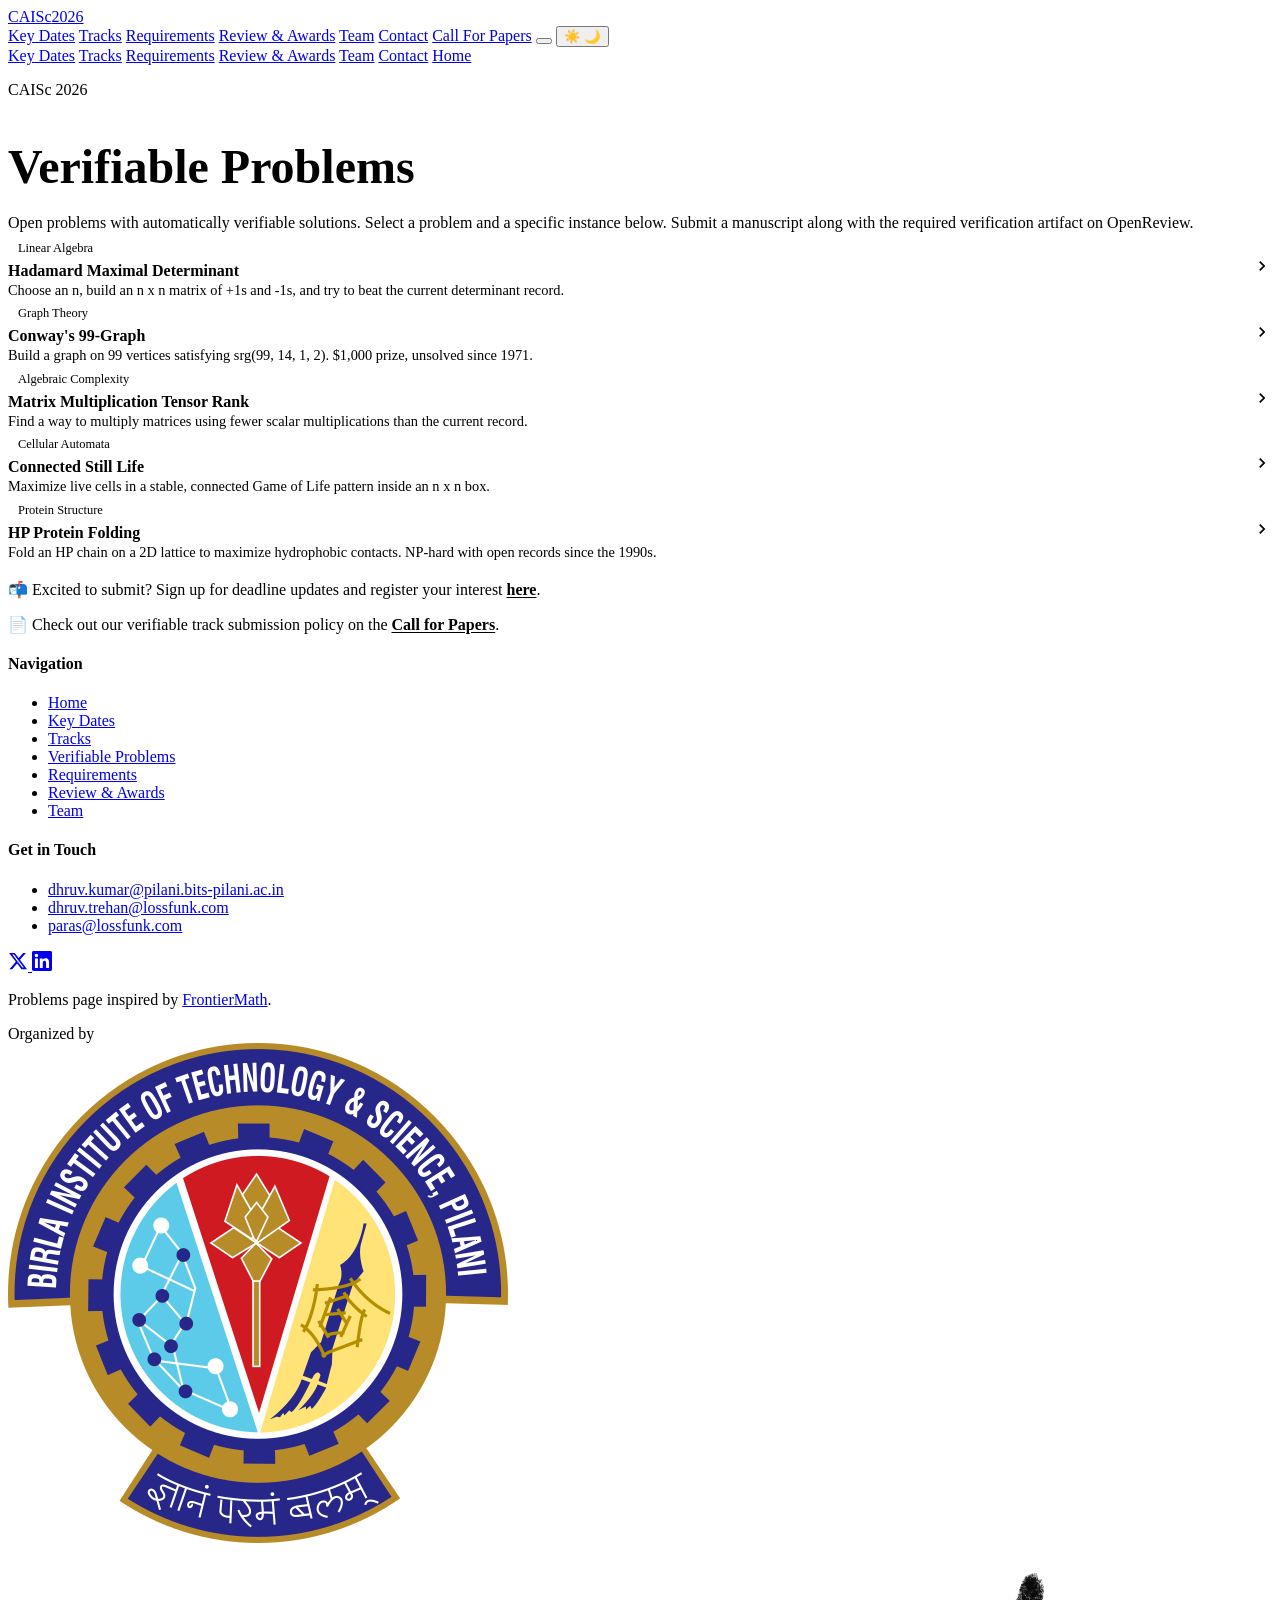
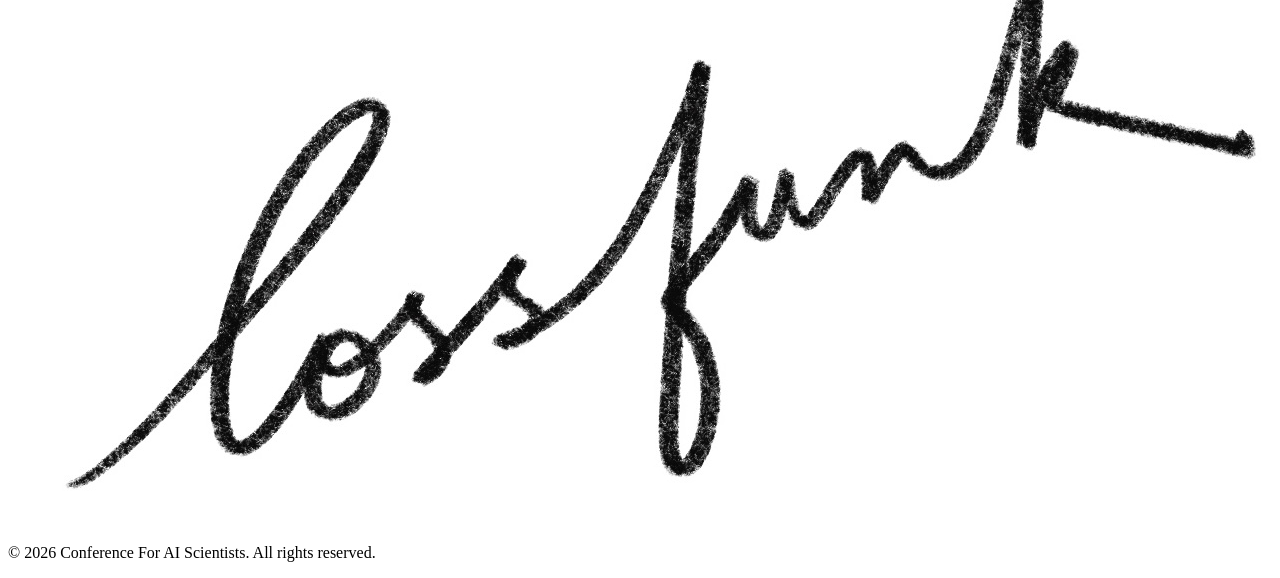
==== commit 16f6c7dc: "Added an updated team page." ====
--- a/verifiable-problems/index.html
+++ b/verifiable-problems/index.html
@@ -30,7 +30,7 @@
             <a href="../cfp.html#tracks" class="header-link">Tracks</a>
             <a href="../cfp.html#requirements" class="header-link">Requirements</a>
             <a href="../cfp.html#review" class="header-link">Review & Awards</a>
-            <a href="../cfp.html#committee" class="header-link">Team</a>
+            <a href="../team.html" class="header-link">Team</a>
             <a href="../cfp.html#contact" class="header-link">Contact</a>
             <a href="../cfp.html" class="header-btn"><span>Call For Papers</span></a>
             <button class="nav-toggle" id="navToggle" aria-label="Toggle menu">
@@ -49,7 +49,7 @@
         <a href="../cfp.html#tracks">Tracks</a>
         <a href="../cfp.html#requirements">Requirements</a>
         <a href="../cfp.html#review">Review & Awards</a>
-        <a href="../cfp.html#committee">Team</a>
+        <a href="../team.html">Team</a>
         <a href="../cfp.html#contact">Contact</a>
         <a href="../index.html">Home</a>
     </nav>
@@ -88,7 +88,7 @@
                         <li><a href="../verifiable-problems/">Verifiable Problems</a></li>
                         <li><a href="../cfp.html#requirements">Requirements</a></li>
                         <li><a href="../cfp.html#review">Review & Awards</a></li>
-                        <li><a href="../cfp.html#committee">Team</a></li>
+                        <li><a href="../team.html">Team</a></li>
                     </ul>
                 </div>
                 <div class="footer__col">
